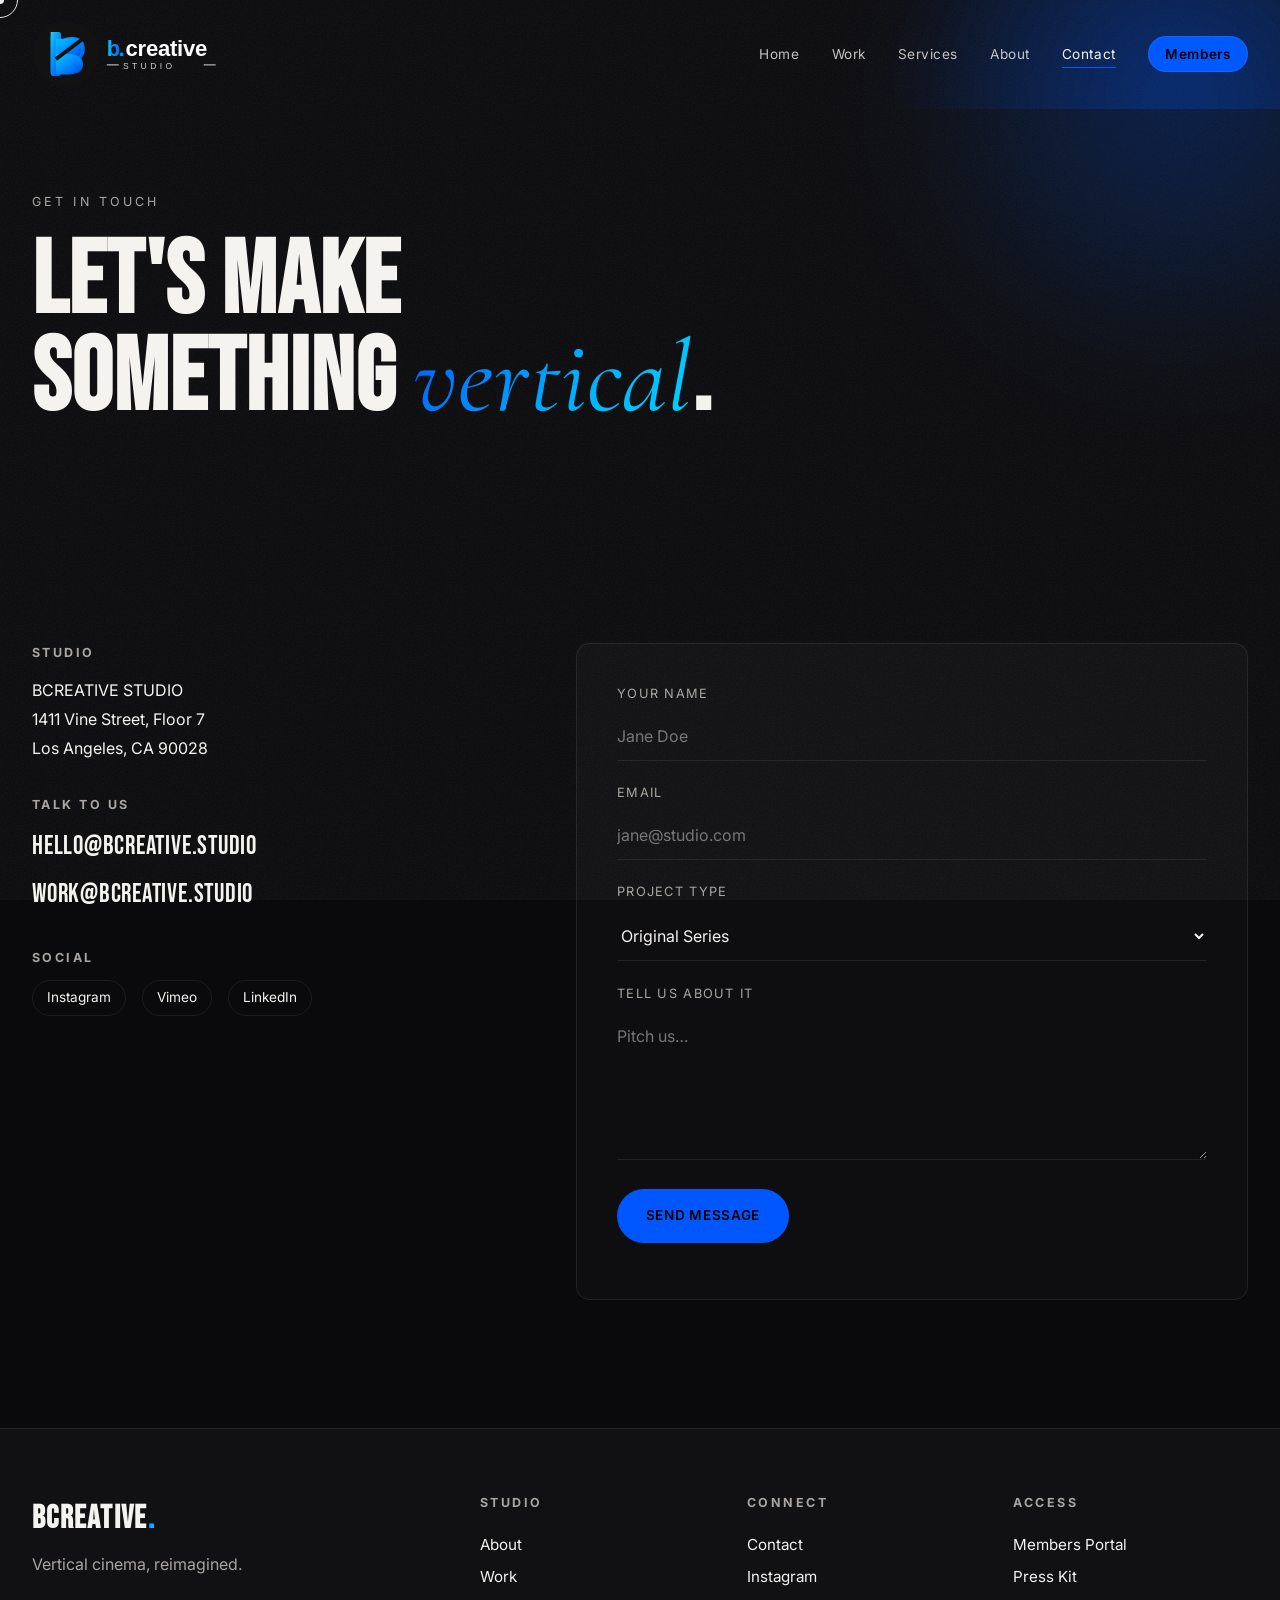
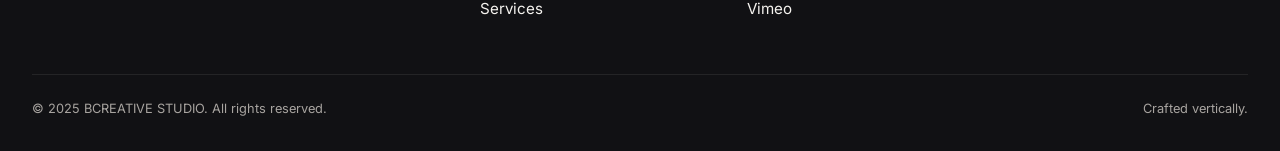
==== contact.html @ c9a803ce "Initial website upload" ====
<!DOCTYPE html>
<html lang="en">
<head>
<meta charset="UTF-8" />
<meta name="viewport" content="width=device-width, initial-scale=1.0"/>
<title>Contact — BCREATIVE STUDIO</title>
<link rel="preconnect" href="https://fonts.googleapis.com">
<link href="https://fonts.googleapis.com/css2?family=Bebas+Neue&family=Inter:wght@300;400;500;600;700&family=Cormorant+Garamond:wght@300;400;500;700&display=swap" rel="stylesheet">
<link rel="stylesheet" href="css/main.css">
<link rel="stylesheet" href="css/animations.css">
<link rel="stylesheet" href="css/responsive.css">
</head>
<body>

<div class="grain"></div>
<div class="cursor" id="cursor"></div>
<div class="cursor-follower" id="cursorFollower"></div>

<nav class="navbar" id="navbar">
  <div class="nav-container">
    <a href="index.html" class="logo"><img src="assets/logo.svg" alt="BCREATIVE STUDIO" class="logo-img"></a>
    <ul class="nav-links">
      <li><a href="index.html">Home</a></li>
      <li><a href="work.html">Work</a></li>
      <li><a href="services.html">Services</a></li>
      <li><a href="about.html">About</a></li>
      <li><a href="contact.html" class="active">Contact</a></li>
      <li><a href="members/login.html" class="nav-cta">Members</a></li>
    </ul>
    <button class="menu-toggle" id="menuToggle"><span></span><span></span><span></span></button>
  </div>
</nav>

<section class="page-hero">
  <div class="container">
    <p class="section-tag" data-reveal>GET IN TOUCH</p>
    <h1 class="page-title" data-reveal>Let's make <br>something <em>vertical</em>.</h1>
  </div>
</section>

<section class="section contact-section">
  <div class="container contact-grid">
    <div class="contact-info" data-reveal>
      <h3>Studio</h3>
      <p>BCREATIVE STUDIO<br>1411 Vine Street, Floor 7<br>Los Angeles, CA 90028</p>

      <h3>Talk to us</h3>
      <a href="mailto:hello@bcreative.studio" class="big-link">hello@bcreative.studio</a>
      <a href="mailto:work@bcreative.studio" class="big-link">work@bcreative.studio</a>

      <h3>Social</h3>
      <div class="social-links">
        <a href="#">Instagram</a>
        <a href="#">Vimeo</a>
        <a href="#">LinkedIn</a>
      </div>
    </div>

    <form class="contact-form" data-reveal id="contactForm">
      <div class="form-row">
        <label>Your name
          <input type="text" name="name" required placeholder="Jane Doe">
        </label>
      </div>
      <div class="form-row">
        <label>Email
          <input type="email" name="email" required placeholder="jane@studio.com">
        </label>
      </div>
      <div class="form-row">
        <label>Project type
          <select name="type">
            <option>Original Series</option>
            <option>Branded Content</option>
            <option>Documentary</option>
            <option>Other</option>
          </select>
        </label>
      </div>
      <div class="form-row">
        <label>Tell us about it
          <textarea name="message" rows="6" required placeholder="Pitch us…"></textarea>
        </label>
      </div>
      <button type="submit" class="btn btn-primary"><span>Send Message</span></button>
      <p class="form-status" id="formStatus"></p>
    </form>
  </div>
</section>

<footer class="footer">
  <div class="container">
    <div class="footer-top">
      <div class="footer-brand"><h3>BCREATIVE<span class="grad-text">.</span></h3><p>Vertical cinema, reimagined.</p></div>
      <div class="footer-cols">
        <div><h4>Studio</h4><a href="about.html">About</a><a href="work.html">Work</a><a href="services.html">Services</a></div>
        <div><h4>Connect</h4><a href="contact.html">Contact</a><a href="#">Instagram</a><a href="#">Vimeo</a></div>
        <div><h4>Access</h4><a href="members/login.html">Members Portal</a><a href="#">Press Kit</a></div>
      </div>
    </div>
    <div class="footer-bot"><p>© 2025 BCREATIVE STUDIO. All rights reserved.</p><p>Crafted vertically.</p></div>
  </div>
</footer>

<script src="js/main.js"></script>
<script src="js/animations.js"></script>
<script>
  document.getElementById('contactForm').addEventListener('submit', function(e){
    e.preventDefault();
    document.getElementById('formStatus').textContent = "Message sent. We'll be in touch within 48 hours.";
    this.reset();
  });
</script>
</body>
</html>
---- css/main.css ----
/* ============================================================
   BCREATIVE STUDIO — Main Styles
   Public-facing site (cinematic, bold, dynamic)
   ============================================================ */

/* ---------- Resets & Tokens ---------- */
*, *::before, *::after { box-sizing: border-box; margin: 0; padding: 0; }

:root {
  --bg: #0a0a0c;
  --bg-2: #111114;
  --ink: #f5f3ef;
  --ink-mute: #a8a4a0;
  --line: rgba(255,255,255,0.08);
  --accent: #0057ff;      /* signature electric-blue */
  --accent-2: #ffd86b;    /* warm gold */
  --accent-3: #00d4ff;    /* cyan blue */
  --grad: linear-gradient(120deg, #0057ff, #00aaff 55%, #00d4ff);
  --display: 'Bebas Neue', sans-serif;
  --body: 'Inter', system-ui, sans-serif;
  --serif: 'Cormorant Garamond', serif;
  --radius: 14px;
  --ease: cubic-bezier(.22,.61,.36,1);
}

html { scroll-behavior: smooth; }

body {
  font-family: var(--body);
  background: var(--bg);
  color: var(--ink);
  line-height: 1.6;
  overflow-x: hidden;
  -webkit-font-smoothing: antialiased;
}

a { color: inherit; text-decoration: none; }
img { max-width: 100%; display: block; }
button { font: inherit; cursor: pointer; border: 0; background: transparent; color: inherit; }

::selection { background: var(--accent); color: #000; }

/* ---------- Film grain overlay ---------- */
.grain {
  position: fixed; inset: 0; pointer-events: none; z-index: 9998;
  opacity: 0.12; mix-blend-mode: overlay;
  background-image: url("data:image/svg+xml;utf8,<svg xmlns='http://www.w3.org/2000/svg' width='200' height='200'><filter id='n'><feTurbulence type='fractalNoise' baseFrequency='0.9' numOctaves='2'/></filter><rect width='100%' height='100%' filter='url(%23n)' opacity='0.6'/></svg>");
  animation: grain 8s steps(10) infinite;
}
@keyframes grain {
  0%,100% { transform: translate(0,0); }
  10% { transform: translate(-5%, -10%); }
  30% { transform: translate(3%, -15%); }
  50% { transform: translate(12%, 9%); }
  70% { transform: translate(-9%, 4%); }
  90% { transform: translate(5%, -5%); }
}

/* ---------- Custom cursor ---------- */
.cursor, .cursor-follower {
  position: fixed; top: 0; left: 0; pointer-events: none; z-index: 9999;
  border-radius: 50%; transform: translate(-50%, -50%);
  mix-blend-mode: difference;
}
.cursor { width: 8px; height: 8px; background: var(--ink); transition: transform .15s var(--ease); }
.cursor-follower { width: 36px; height: 36px; border: 1px solid var(--ink); transition: transform .35s var(--ease); }
.cursor-hover .cursor { transform: translate(-50%,-50%) scale(2); }
.cursor-hover .cursor-follower { transform: translate(-50%,-50%) scale(1.8); }
@media (max-width: 900px) { .cursor, .cursor-follower { display: none; } }

/* ---------- Navigation ---------- */
.navbar {
  position: fixed; top: 0; left: 0; right: 0; z-index: 100;
  padding: 1.25rem 0;
  transition: background .35s var(--ease), padding .35s var(--ease), border-color .35s var(--ease);
  border-bottom: 1px solid transparent;
  backdrop-filter: blur(0);
}
.navbar.scrolled {
  background: rgba(10,10,12,0.78);
  backdrop-filter: blur(16px);
  border-bottom-color: var(--line);
  padding: 0.85rem 0;
}
.nav-container {
  max-width: 1400px; margin: 0 auto; padding: 0 2rem;
  display: flex; align-items: center; justify-content: space-between;
}
.logo {
  display: inline-flex;
  align-items: center;
  gap: 0.5rem;
  transition: transform .3s var(--ease);
}
.logo-img {
  height: 68px;
  width: auto;
  transition: transform .3s var(--ease);
}
.logo:hover .logo-img {
  transform: scale(1.08);
}
.logo-b {
  background: var(--accent); color: #000;
  display: inline-flex; align-items: center; justify-content: center;
  width: 1.6rem; height: 1.6rem; border-radius: 4px;
  font-size: 1.05rem; transform: rotate(-3deg);
  transition: transform .3s var(--ease);
}
.logo:hover .logo-b { transform: rotate(3deg) scale(1.1); }
.logo-rest { padding-left: 0.4rem; }
.logo-dot { color: var(--accent); }

.nav-links {
  display: flex; gap: 2rem; list-style: none; align-items: center;
}
.nav-links a {
  font-size: 0.85rem; letter-spacing: 0.04em; opacity: 0.78;
  position: relative; padding: 6px 0;
  transition: opacity .25s var(--ease);
}
.nav-links a:hover { opacity: 1; }
.nav-links a.active { opacity: 1; }
.nav-links a:not(.nav-cta)::after {
  content: ''; position: absolute; left: 0; right: 100%; bottom: 0;
  height: 1px; background: var(--accent); transition: right .35s var(--ease);
}
.nav-links a:not(.nav-cta):hover::after,
.nav-links a.active::after { right: 0; }

.nav-cta {
  padding: 0.55rem 1.05rem !important; border: 1px solid var(--line);
  border-radius: 999px;
  background: var(--accent); color: #000 !important; opacity: 1 !important;
  font-weight: 600;
  transition: transform .25s var(--ease), box-shadow .25s var(--ease);
}
.nav-cta:hover { transform: translateY(-2px); box-shadow: 0 8px 24px rgba(0,87,255,0.35); }

.menu-toggle { display: none; flex-direction: column; gap: 5px; }
.menu-toggle span { width: 24px; height: 2px; background: var(--ink); transition: .3s var(--ease); }
.menu-toggle.open span:nth-child(1) { transform: translateY(7px) rotate(45deg); }
.menu-toggle.open span:nth-child(2) { opacity: 0; }
.menu-toggle.open span:nth-child(3) { transform: translateY(-7px) rotate(-45deg); }

/* ---------- Container ---------- */
.container { max-width: 1400px; margin: 0 auto; padding: 0 2rem; }
.section { padding: 8rem 0; position: relative; }

/* ---------- Typography ---------- */
.section-tag {
  font-size: 0.78rem; letter-spacing: 0.25em; color: var(--ink-mute);
  margin-bottom: 1.5rem; text-transform: uppercase;
}
.section-title {
  font-family: var(--display); font-size: clamp(2.5rem, 6vw, 5.5rem);
  line-height: 0.95; letter-spacing: 0.01em;
}
.section-title em {
  font-family: var(--serif); font-style: italic; font-weight: 400;
  background: var(--grad); -webkit-background-clip: text; background-clip: text;
  -webkit-text-fill-color: transparent;
}
.section-head { margin-bottom: 4rem; }
.grad-text {
  background: var(--grad); -webkit-background-clip: text; background-clip: text;
  -webkit-text-fill-color: transparent;
}

/* ---------- Hero ---------- */
.hero {
  position: relative; min-height: 100vh; padding: 9rem 2rem 4rem;
  display: flex; flex-direction: column; justify-content: center; align-items: center;
  text-align: center; overflow: hidden;
  perspective: 1500px;
}
.hero-bg { position: absolute; inset: 0; overflow: hidden; z-index: 0; }
.hero-shape {
  position: absolute; border-radius: 50%; filter: blur(80px); opacity: 0.45;
  animation: float 18s ease-in-out infinite;
}
.shape-1 { width: 500px; height: 500px; background: var(--accent); top: -10%; left: -10%; }
.shape-2 { width: 400px; height: 400px; background: var(--accent-3); bottom: -10%; right: -5%; animation-delay: -6s; }
.shape-3 { width: 380px; height: 380px; background: var(--accent-2); top: 30%; right: 20%; animation-delay: -12s; opacity: 0.25; }
@keyframes float {
  0%,100% { transform: translate(0,0) scale(1); }
  33% { transform: translate(40px,-30px) scale(1.1); }
  66% { transform: translate(-30px,40px) scale(0.95); }
}

/* 3D Phone scene */
.phone-scene {
  position: absolute; inset: 0; pointer-events: none; z-index: 1;
  transform-style: preserve-3d;
}
.phone {
  position: absolute; width: 140px; height: 280px; border-radius: 22px;
  background: #1c1c20;
  box-shadow: 0 30px 60px -10px rgba(0,0,0,0.6), inset 0 0 0 2px rgba(255,255,255,0.05);
  transform-style: preserve-3d;
  animation: phoneFloat 7s ease-in-out infinite;
}
.phone-1 { top: 18%; left: 8%; transform: rotate(-12deg) rotateY(15deg); }
.phone-2 { top: 60%; left: 12%; transform: rotate(8deg) rotateY(-10deg); animation-delay: -2s; }
.phone-3 { top: 22%; right: 9%; transform: rotate(14deg) rotateY(-18deg); animation-delay: -4s; }
.phone-screen {
  position: absolute; inset: 8px; border-radius: 16px; overflow: hidden;
}
.phone-content {
  width: 100%; height: 100%; display: flex; align-items: flex-end;
  padding: 1rem;
}
.phone-label {
  font-family: var(--display); font-size: 0.85rem; letter-spacing: 0.18em;
  color: #fff; padding: 4px 10px; background: rgba(0,0,0,0.4);
  backdrop-filter: blur(8px); border-radius: 999px;
}
@keyframes phoneFloat {
  0%,100% { translate: 0 0; }
  50% { translate: 0 -22px; }
}
@media (max-width: 1100px) { .phone-1, .phone-3 { display: none; } .phone-2 { opacity: 0.4; } }

/* Gradients used everywhere */
.gradient-1 { background: linear-gradient(135deg, #0057ff 0%, #0033cc 100%); }
.gradient-2 { background: linear-gradient(135deg, #6ec1ff 0%, #3a4eff 100%); }
.gradient-3 { background: linear-gradient(135deg, #ffd86b 0%, #ff7a3a 100%); }
.gradient-4 { background: linear-gradient(135deg, #c46bff 0%, #4a1d92 100%); }
.gradient-5 { background: linear-gradient(135deg, #1aa37a 0%, #0a3f2b 100%); }
.gradient-6 { background: linear-gradient(135deg, #ff3a8a 0%, #5b1d8a 100%); }
.gradient-7 { background: linear-gradient(135deg, #2d2d2d 0%, #555 100%); }
.gradient-8 { background: linear-gradient(135deg, #ff9a3a 0%, #b53a0a 100%); }

.hero-content { position: relative; z-index: 2; max-width: 900px; }
.hero-tag {
  font-size: 0.8rem; letter-spacing: 0.3em; color: var(--ink-mute);
  margin-bottom: 1.8rem; text-transform: uppercase;
}
.hero-title {
  font-family: var(--display); font-size: clamp(3rem, 9vw, 8rem);
  line-height: 0.9; letter-spacing: 0.01em; margin-bottom: 2rem;
}
.title-line { display: block; }
.hero-title em {
  font-family: var(--serif); font-style: italic; font-weight: 400;
  background: var(--grad); -webkit-background-clip: text; background-clip: text;
  -webkit-text-fill-color: transparent;
}
.hero-sub {
  font-size: 1.1rem; color: var(--ink-mute); max-width: 600px;
  margin: 0 auto 2.5rem;
}
.hero-cta { display: inline-flex; gap: 1rem; flex-wrap: wrap; justify-content: center; }

/* Buttons */
.btn {
  display: inline-flex; align-items: center; gap: 0.6rem;
  padding: 1rem 1.8rem; border-radius: 999px;
  font-size: 0.85rem; font-weight: 600; letter-spacing: 0.05em;
  text-transform: uppercase; transition: transform .3s var(--ease), box-shadow .3s var(--ease);
  position: relative; overflow: hidden;
}
.btn-primary { background: var(--accent); color: #000; }
.btn-primary:hover { transform: translateY(-3px); box-shadow: 0 18px 32px -8px rgba(0,87,255,0.5); }
.btn-ghost { border: 1px solid var(--line); color: var(--ink); }
.btn-ghost:hover { border-color: var(--ink); background: var(--ink); color: var(--bg); }

/* Scroll indicator */
.scroll-indicator {
  position: absolute; bottom: 2rem; left: 50%; transform: translateX(-50%);
  font-size: 0.7rem; letter-spacing: 0.3em; color: var(--ink-mute);
  display: flex; flex-direction: column; align-items: center; gap: 0.8rem;
  z-index: 2;
}
.scroll-line {
  width: 1px; height: 40px; background: linear-gradient(to bottom, var(--ink-mute), transparent);
  position: relative; overflow: hidden;
}
.scroll-line::after {
  content: ''; position: absolute; top: -100%; left: 0; width: 100%; height: 100%;
  background: var(--accent); animation: scrollDot 2s linear infinite;
}
@keyframes scrollDot { to { top: 100%; } }

/* ---------- Marquee ---------- */
.marquee {
  border-top: 1px solid var(--line); border-bottom: 1px solid var(--line);
  padding: 1.6rem 0; overflow: hidden; background: var(--bg-2);
}
.marquee-track {
  display: flex; gap: 3rem; white-space: nowrap;
  animation: marquee 30s linear infinite;
  font-family: var(--display); font-size: 1.3rem; letter-spacing: 0.06em;
  color: var(--ink-mute);
}
@keyframes marquee { from { transform: translateX(0); } to { transform: translateX(-50%); } }

/* ---------- Split section ---------- */
.split {
  display: grid; grid-template-columns: 1fr 1fr; gap: 4rem; align-items: end;
}
.split p { color: var(--ink-mute); margin-bottom: 1rem; font-size: 1.05rem; }
.link-arrow {
  display: inline-block; margin-top: 1.5rem; font-weight: 600;
  border-bottom: 1px solid currentColor; padding-bottom: 4px;
  transition: gap .25s var(--ease), color .25s var(--ease);
}
.link-arrow:hover { color: var(--accent); }

/* ---------- Featured Work — 3D flip cards ---------- */
.work-grid {
  display: grid; grid-template-columns: repeat(4, 1fr); gap: 1.5rem;
  perspective: 1200px;
}
.work-card {
  aspect-ratio: 9/14; perspective: 1200px; cursor: pointer;
}
.work-inner {
  position: relative; width: 100%; height: 100%;
  transform-style: preserve-3d;
  transition: transform .8s var(--ease);
}
.work-card:hover .work-inner { transform: rotateY(180deg); }
.work-front, .work-back {
  position: absolute; inset: 0; backface-visibility: hidden;
  border-radius: var(--radius); padding: 1.5rem;
  display: flex; flex-direction: column; justify-content: space-between;
  overflow: hidden;
}
.work-front h3 {
  font-family: var(--display); font-size: 1.6rem; letter-spacing: 0.04em;
}
.work-front p { font-size: 0.85rem; opacity: 0.8; }
.work-num {
  font-family: var(--display); font-size: 0.9rem; letter-spacing: 0.1em;
  background: rgba(0,0,0,0.3); padding: 4px 8px; border-radius: 4px;
  align-self: flex-start; backdrop-filter: blur(8px);
}
.work-back {
  transform: rotateY(180deg);
  background: var(--bg-2); border: 1px solid var(--line);
  color: var(--ink);
}
.work-back h4 { font-family: var(--display); font-size: 1.5rem; margin-bottom: 0.8rem; }
.work-back p { color: var(--ink-mute); font-size: 0.95rem; margin-bottom: 1rem; }
.work-link { color: var(--accent); font-weight: 600; font-size: 0.85rem; }

.center-cta { text-align: center; margin-top: 3.5rem; }

/* ---------- Stats ---------- */
.stats-section { background: var(--bg-2); border-top: 1px solid var(--line); border-bottom: 1px solid var(--line); }
.stats-grid {
  display: grid; grid-template-columns: repeat(4, 1fr); gap: 2rem;
  text-align: center;
}
.stat-num {
  font-family: var(--display); font-size: clamp(3rem, 7vw, 6rem);
  line-height: 1; background: var(--grad);
  -webkit-background-clip: text; background-clip: text;
  -webkit-text-fill-color: transparent;
}
.stat p { color: var(--ink-mute); font-size: 0.9rem; letter-spacing: 0.1em; text-transform: uppercase; margin-top: 0.5rem; }

/* ---------- CTA Box ---------- */
.cta-section { padding: 6rem 0; }
.cta-box {
  text-align: center; padding: 5rem 2rem;
  border: 1px solid var(--line); border-radius: 24px;
  background: radial-gradient(circle at 30% 20%, rgba(0,87,255,0.18), transparent 60%),
              radial-gradient(circle at 70% 80%, rgba(110,193,255,0.12), transparent 60%);
  position: relative; overflow: hidden;
}
.cta-box h2 {
  font-family: var(--display); font-size: clamp(2.5rem, 6vw, 5rem);
  line-height: 1; margin-bottom: 1rem;
}
.cta-box h2 em { font-family: var(--serif); font-style: italic; background: var(--grad); -webkit-background-clip: text; background-clip: text; -webkit-text-fill-color: transparent; }
.cta-box p { color: var(--ink-mute); margin-bottom: 2.5rem; font-size: 1.05rem; }

/* ---------- Footer ---------- */
.footer { padding: 4rem 0 2rem; border-top: 1px solid var(--line); background: var(--bg-2); }
.footer-top {
  display: grid; grid-template-columns: 1fr 2fr; gap: 4rem; margin-bottom: 3rem;
}
.footer-brand h3 { font-family: var(--display); font-size: 2rem; letter-spacing: 0.04em; }
.footer-brand p { color: var(--ink-mute); margin-top: 0.5rem; }
.footer-cols { display: grid; grid-template-columns: repeat(3, 1fr); gap: 2rem; }
.footer-cols h4 {
  font-size: 0.78rem; letter-spacing: 0.2em; text-transform: uppercase;
  margin-bottom: 1rem; color: var(--ink-mute);
}
.footer-cols a {
  display: block; padding: 4px 0; font-size: 0.95rem;
  transition: color .25s var(--ease);
}
.footer-cols a:hover { color: var(--accent); }
.footer-bot {
  border-top: 1px solid var(--line); padding-top: 1.5rem;
  display: flex; justify-content: space-between; font-size: 0.8rem; color: var(--ink-mute);
}

/* ---------- Page hero (inner pages) ---------- */
.page-hero {
  padding: 12rem 0 4rem; position: relative; overflow: hidden;
}
.page-hero::before {
  content: ''; position: absolute; top: -200px; right: -200px;
  width: 600px; height: 600px; background: radial-gradient(circle, rgba(0,87,255,0.25), transparent 70%);
  filter: blur(40px);
}
.page-title {
  font-family: var(--display); font-size: clamp(3rem, 8vw, 7rem);
  line-height: 0.92; letter-spacing: 0.01em; margin-bottom: 1.5rem;
}
.page-title em {
  font-family: var(--serif); font-style: italic; font-weight: 400;
  background: var(--grad); -webkit-background-clip: text; background-clip: text;
  -webkit-text-fill-color: transparent;
}
.page-lead { font-size: 1.15rem; color: var(--ink-mute); max-width: 600px; }

/* ---------- Values (about) ---------- */
.values-grid {
  display: grid; grid-template-columns: repeat(2, 1fr); gap: 1.5rem;
}
.value-card {
  padding: 2.5rem; border: 1px solid var(--line); border-radius: var(--radius);
  background: linear-gradient(145deg, rgba(255,255,255,0.02), transparent);
  transition: transform .5s var(--ease), border-color .3s var(--ease);
  transform-style: preserve-3d;
}
.value-card:hover {
  transform: translateY(-6px) rotateX(2deg);
  border-color: rgba(0,87,255,0.3);
}
.value-num {
  font-family: var(--display); font-size: 1rem; letter-spacing: 0.18em;
  color: var(--accent); margin-bottom: 1rem;
}
.value-card h3 { font-family: var(--display); font-size: 1.6rem; margin-bottom: 0.8rem; letter-spacing: 0.03em; }
.value-card p { color: var(--ink-mute); }

/* ---------- Team ---------- */
.team-grid { display: grid; grid-template-columns: repeat(4, 1fr); gap: 1.5rem; }
.team-card {
  text-align: center;
  transition: transform .35s var(--ease);
}
.team-card:hover { transform: translateY(-6px); }
.team-img {
  aspect-ratio: 3/4; border-radius: var(--radius);
  display: flex; align-items: center; justify-content: center;
  font-family: var(--display); font-size: 4rem; color: rgba(255,255,255,0.92);
  margin-bottom: 1rem; position: relative; overflow: hidden;
}
.team-img::after {
  content: ''; position: absolute; inset: 0;
  background: linear-gradient(to top, rgba(0,0,0,0.4), transparent);
}
.team-card h3 { font-family: var(--display); font-size: 1.3rem; letter-spacing: 0.03em; }
.team-card p { color: var(--ink-mute); font-size: 0.85rem; margin-top: 0.3rem; }

/* ---------- Filter bar (work page) ---------- */
.filter-bar { padding: 2rem 0; border-top: 1px solid var(--line); border-bottom: 1px solid var(--line); }
.filters { display: flex; flex-wrap: wrap; gap: 0.6rem; }
.filter {
  padding: 0.6rem 1.2rem; border: 1px solid var(--line); border-radius: 999px;
  font-size: 0.8rem; letter-spacing: 0.05em; color: var(--ink-mute);
  transition: all .25s var(--ease);
}
.filter:hover { color: var(--ink); border-color: var(--ink); }
.filter.active { background: var(--accent); color: #000; border-color: var(--accent); }

/* ---------- Phone grid (work showcase) ---------- */
.phone-grid {
  display: grid; grid-template-columns: repeat(4, 1fr); gap: 2rem;
  perspective: 1400px;
}
.phone-item {
  cursor: pointer;
  transform-style: preserve-3d;
  transition: transform .5s var(--ease);
}
.phone-item:hover { transform: translateY(-8px) rotateY(-4deg) rotateX(3deg); }
.phone-item:hover .phone-frame { box-shadow: 0 40px 70px -15px rgba(0,0,0,0.8); }

.phone-frame {
  aspect-ratio: 9/19;
  background: #1a1a1d; border-radius: 28px;
  padding: 8px; box-shadow: 0 20px 40px -10px rgba(0,0,0,0.5), inset 0 0 0 2px rgba(255,255,255,0.04);
  transition: box-shadow .4s var(--ease);
  position: relative;
}
.phone-frame::before {
  content: ''; position: absolute; top: 12px; left: 50%; transform: translateX(-50%);
  width: 50px; height: 14px; background: #0a0a0c; border-radius: 999px; z-index: 1;
}
.phone-screen-lg {
  width: 100%; height: 100%; border-radius: 22px; overflow: hidden;
  display: flex; flex-direction: column; justify-content: space-between;
  padding: 1.5rem;
}
.phone-tag {
  font-family: var(--display); font-size: 0.75rem; letter-spacing: 0.2em;
  background: rgba(0,0,0,0.5); backdrop-filter: blur(8px);
  padding: 4px 10px; border-radius: 999px; align-self: flex-start;
}
.phone-screen-lg h3 {
  font-family: var(--display); font-size: 1.7rem; letter-spacing: 0.04em;
  margin-top: auto; line-height: 1;
}
.phone-meta { font-size: 0.75rem; letter-spacing: 0.1em; opacity: 0.85; margin-top: 0.5rem; }
.phone-info { padding: 1rem 0.3rem 0; }
.phone-info h4 { font-family: var(--display); font-size: 1.2rem; letter-spacing: 0.03em; }
.phone-info p { color: var(--ink-mute); font-size: 0.85rem; margin-top: 0.2rem; }

/* ---------- Services rows ---------- */
.service-row {
  display: grid; grid-template-columns: 80px 1fr auto; gap: 2rem; align-items: start;
  padding: 2.5rem 0; border-bottom: 1px solid var(--line);
  transition: padding .35s var(--ease);
}
.service-row:hover { padding-left: 1rem; }
.service-num {
  font-family: var(--display); font-size: 2.5rem; line-height: 1;
  background: var(--grad); -webkit-background-clip: text; background-clip: text;
  -webkit-text-fill-color: transparent;
}
.service-content h3 { font-family: var(--display); font-size: 2rem; letter-spacing: 0.03em; margin-bottom: 0.6rem; }
.service-content p { color: var(--ink-mute); max-width: 700px; }
.service-tags { display: flex; gap: 0.5rem; }
.service-tags span {
  padding: 4px 10px; border: 1px solid var(--line); border-radius: 999px;
  font-size: 0.7rem; letter-spacing: 0.1em; text-transform: uppercase;
}

/* ---------- Process ---------- */
.process-section { background: var(--bg-2); border-top: 1px solid var(--line); border-bottom: 1px solid var(--line); }
.process-grid { display: grid; grid-template-columns: repeat(4, 1fr); gap: 1.5rem; }
.process-step {
  padding: 2rem; border: 1px solid var(--line); border-radius: var(--radius);
  background: rgba(255,255,255,0.02);
  transition: transform .35s var(--ease);
}
.process-step:hover { transform: translateY(-5px); }
.step-num {
  font-family: var(--display); font-size: 3rem; line-height: 1;
  background: var(--grad); -webkit-background-clip: text; background-clip: text;
  -webkit-text-fill-color: transparent; display: block; margin-bottom: 1rem;
}
.process-step h4 { font-family: var(--display); font-size: 1.3rem; letter-spacing: 0.04em; margin-bottom: 0.5rem; }
.process-step p { color: var(--ink-mute); font-size: 0.9rem; }

/* ---------- Contact ---------- */
.contact-grid { display: grid; grid-template-columns: 1fr 1.4fr; gap: 4rem; }
.contact-info h3 {
  font-size: 0.78rem; letter-spacing: 0.2em; text-transform: uppercase;
  color: var(--ink-mute); margin-bottom: 0.8rem; margin-top: 2rem;
}
.contact-info h3:first-child { margin-top: 0; }
.contact-info p { line-height: 1.8; }
.big-link {
  display: block; font-family: var(--display); font-size: 1.6rem; letter-spacing: 0.03em;
  margin-bottom: 0.4rem; transition: color .25s var(--ease);
}
.big-link:hover { color: var(--accent); }
.social-links { display: flex; gap: 1rem; margin-top: 0.5rem; }
.social-links a {
  padding: 6px 14px; border: 1px solid var(--line); border-radius: 999px;
  font-size: 0.85rem;
}
.social-links a:hover { background: var(--accent); color: #000; border-color: var(--accent); }

.contact-form {
  padding: 2.5rem; border: 1px solid var(--line); border-radius: var(--radius);
  background: rgba(255,255,255,0.02);
}
.form-row { margin-bottom: 1.4rem; }
.form-row label {
  display: block; font-size: 0.8rem; letter-spacing: 0.1em;
  color: var(--ink-mute); text-transform: uppercase;
}
.form-row input, .form-row select, .form-row textarea {
  width: 100%; padding: 0.85rem 0; margin-top: 0.5rem;
  background: transparent; border: 0; border-bottom: 1px solid var(--line);
  color: var(--ink); font-family: var(--body); font-size: 1rem;
  transition: border-color .25s var(--ease);
  resize: vertical;
}
.form-row input:focus, .form-row select:focus, .form-row textarea:focus {
  outline: 0; border-bottom-color: var(--accent);
}
.form-row select option { background: var(--bg-2); color: var(--ink); }
.form-status { margin-top: 1rem; color: var(--accent-2); font-size: 0.9rem; }
---- css/animations.css ----
/* ============================================================
   BCREATIVE STUDIO — Animations
   ============================================================ */

/* Reveal on scroll */
[data-reveal] {
  opacity: 0;
  transform: translateY(40px);
  transition: opacity .9s var(--ease), transform .9s var(--ease);
}
[data-reveal].revealed {
  opacity: 1;
  transform: translateY(0);
}

/* Stagger child reveal */
[data-reveal-stagger] > * {
  opacity: 0;
  transform: translateY(30px);
  transition: opacity .8s var(--ease), transform .8s var(--ease);
}
[data-reveal-stagger].revealed > *:nth-child(1) { transition-delay: 0s; }
[data-reveal-stagger].revealed > *:nth-child(2) { transition-delay: .1s; }
[data-reveal-stagger].revealed > *:nth-child(3) { transition-delay: .2s; }
[data-reveal-stagger].revealed > *:nth-child(4) { transition-delay: .3s; }
[data-reveal-stagger].revealed > * { opacity: 1; transform: translateY(0); }

/* Letter-by-letter typing entrance (hero subtitle) */
@keyframes fadeUp {
  from { opacity: 0; transform: translateY(20px); }
  to { opacity: 1; transform: translateY(0); }
}

/* Pulse */
@keyframes pulse {
  0%, 100% { opacity: 0.5; }
  50% { opacity: 1; }
}

/* Glitch effect (used on hover for logo/etc) */
@keyframes glitch {
  0%, 100% { transform: translate(0); }
  20% { transform: translate(-2px, 2px); }
  40% { transform: translate(2px, -2px); }
  60% { transform: translate(-1px, -1px); }
  80% { transform: translate(1px, 1px); }
}
.glitch:hover { animation: glitch 0.3s linear infinite; }

/* Shimmer */
@keyframes shimmer {
  0% { background-position: -200% 0; }
  100% { background-position: 200% 0; }
}

/* 3D hover lift */
.lift-3d {
  transition: transform .5s var(--ease);
  transform-style: preserve-3d;
}
.lift-3d:hover {
  transform: translateY(-8px) rotateX(4deg) rotateY(-3deg);
}

/* Cursor states */
.cursor-pulse .cursor {
  animation: pulse 1.5s ease-in-out infinite;
}

/* Number counter */
.counting {
  display: inline-block;
}

/* Page transitions */
@keyframes pageIn {
  from { opacity: 0; }
  to { opacity: 1; }
}
body {
  animation: pageIn 0.6s ease forwards;
}
---- css/responsive.css ----
/* ============================================================
   BCREATIVE STUDIO — Responsive Adjustments
   Mobile-first overrides for public site
   ============================================================ */

/* Tablet */
@media (max-width: 1100px) {
  .work-grid { grid-template-columns: repeat(2, 1fr); }
  .phone-grid { grid-template-columns: repeat(3, 1fr); }
  .team-grid { grid-template-columns: repeat(2, 1fr); }
  .values-grid { grid-template-columns: 1fr; }
  .process-grid { grid-template-columns: repeat(2, 1fr); }
  .stats-grid { grid-template-columns: repeat(2, 1fr); gap: 3rem; }
  .footer-top { grid-template-columns: 1fr; gap: 2rem; }
}

/* Mobile */
@media (max-width: 768px) {

  .nav-container { padding: 0 1.2rem; }
  .nav-links {
    position: fixed; top: 70px; right: -100%;
    flex-direction: column;
    background: rgba(10,10,12,0.96); backdrop-filter: blur(20px);
    width: 80%; height: calc(100vh - 70px);
    padding: 3rem 2rem; gap: 1.5rem;
    transition: right .4s var(--ease);
    border-left: 1px solid var(--line);
  }
  .nav-links.open { right: 0; }
  .nav-links a { font-size: 1.1rem; }
  .menu-toggle { display: flex; z-index: 101; }

  .container { padding: 0 1.2rem; }
  .section { padding: 5rem 0; }

  .hero { padding: 7rem 1.2rem 3rem; min-height: 90vh; }
  .hero-title { font-size: clamp(2.5rem, 13vw, 5rem); }
  .hero-sub { font-size: 0.98rem; }
  .hero-cta { flex-direction: column; align-items: stretch; width: 100%; max-width: 280px; margin: 0 auto; }
  .btn { justify-content: center; padding: 0.95rem 1.4rem; font-size: 0.78rem; }

  .phone { width: 90px; height: 180px; }
  .phone-1, .phone-3 { display: none; }
  .phone-2 { top: 70%; left: 50%; transform: translateX(-50%) rotate(-4deg); opacity: 0.25; }

  .split { grid-template-columns: 1fr; gap: 2rem; }
  .section-title { font-size: clamp(2rem, 9vw, 3.5rem); }
  .section-head { margin-bottom: 2.5rem; }

  .work-grid { grid-template-columns: 1fr; gap: 1rem; }
  .work-card { aspect-ratio: 9/12; max-width: 360px; margin: 0 auto; width: 100%; }

  .phone-grid { grid-template-columns: repeat(2, 1fr); gap: 1.2rem; }
  .phone-screen-lg { padding: 1rem; }
  .phone-screen-lg h3 { font-size: 1.2rem; }

  .team-grid { grid-template-columns: repeat(2, 1fr); gap: 1rem; }
  .team-img { font-size: 2.5rem; }

  .stats-grid { grid-template-columns: 1fr 1fr; gap: 2.5rem; }
  .stat-num { font-size: clamp(2.5rem, 12vw, 4rem); }

  .service-row {
    grid-template-columns: 1fr; gap: 0.8rem;
    padding: 1.8rem 0;
  }
  .service-row:hover { padding-left: 0; }
  .service-num { font-size: 1.8rem; }
  .service-content h3 { font-size: 1.5rem; }
  .service-tags { justify-self: start; }

  .process-grid { grid-template-columns: 1fr; }

  .cta-box { padding: 3rem 1.5rem; }
  .cta-box h2 { font-size: clamp(2rem, 8vw, 3rem); }

  .page-hero { padding: 9rem 0 3rem; }
  .page-title { font-size: clamp(2.5rem, 11vw, 4rem); }

  .contact-grid { grid-template-columns: 1fr; gap: 2.5rem; }
  .contact-form { padding: 1.8rem 1.4rem; }
  .big-link { font-size: 1.3rem; }

  .filters { gap: 0.4rem; overflow-x: auto; flex-wrap: nowrap; padding-bottom: 0.5rem; }
  .filter { white-space: nowrap; flex-shrink: 0; font-size: 0.75rem; padding: 0.5rem 1rem; }

  .footer-cols { grid-template-columns: repeat(2, 1fr); gap: 1.5rem; }
  .footer-bot { flex-direction: column; gap: 0.5rem; text-align: center; }
}

/* Small phones */
@media (max-width: 420px) {
  .nav-links { width: 100%; }
  .stats-grid { grid-template-columns: 1fr; }
  .phone-grid { grid-template-columns: 1fr; max-width: 280px; margin: 0 auto; }
  .footer-cols { grid-template-columns: 1fr; }
}

/* Reduced motion preference */
@media (prefers-reduced-motion: reduce) {
  *, *::before, *::after {
    animation-duration: 0.01ms !important;
    animation-iteration-count: 1 !important;
    transition-duration: 0.01ms !important;
    scroll-behavior: auto !important;
  }
  .hero-shape, .orb, .phone, .marquee-track, .status-dot { animation: none !important; }
}
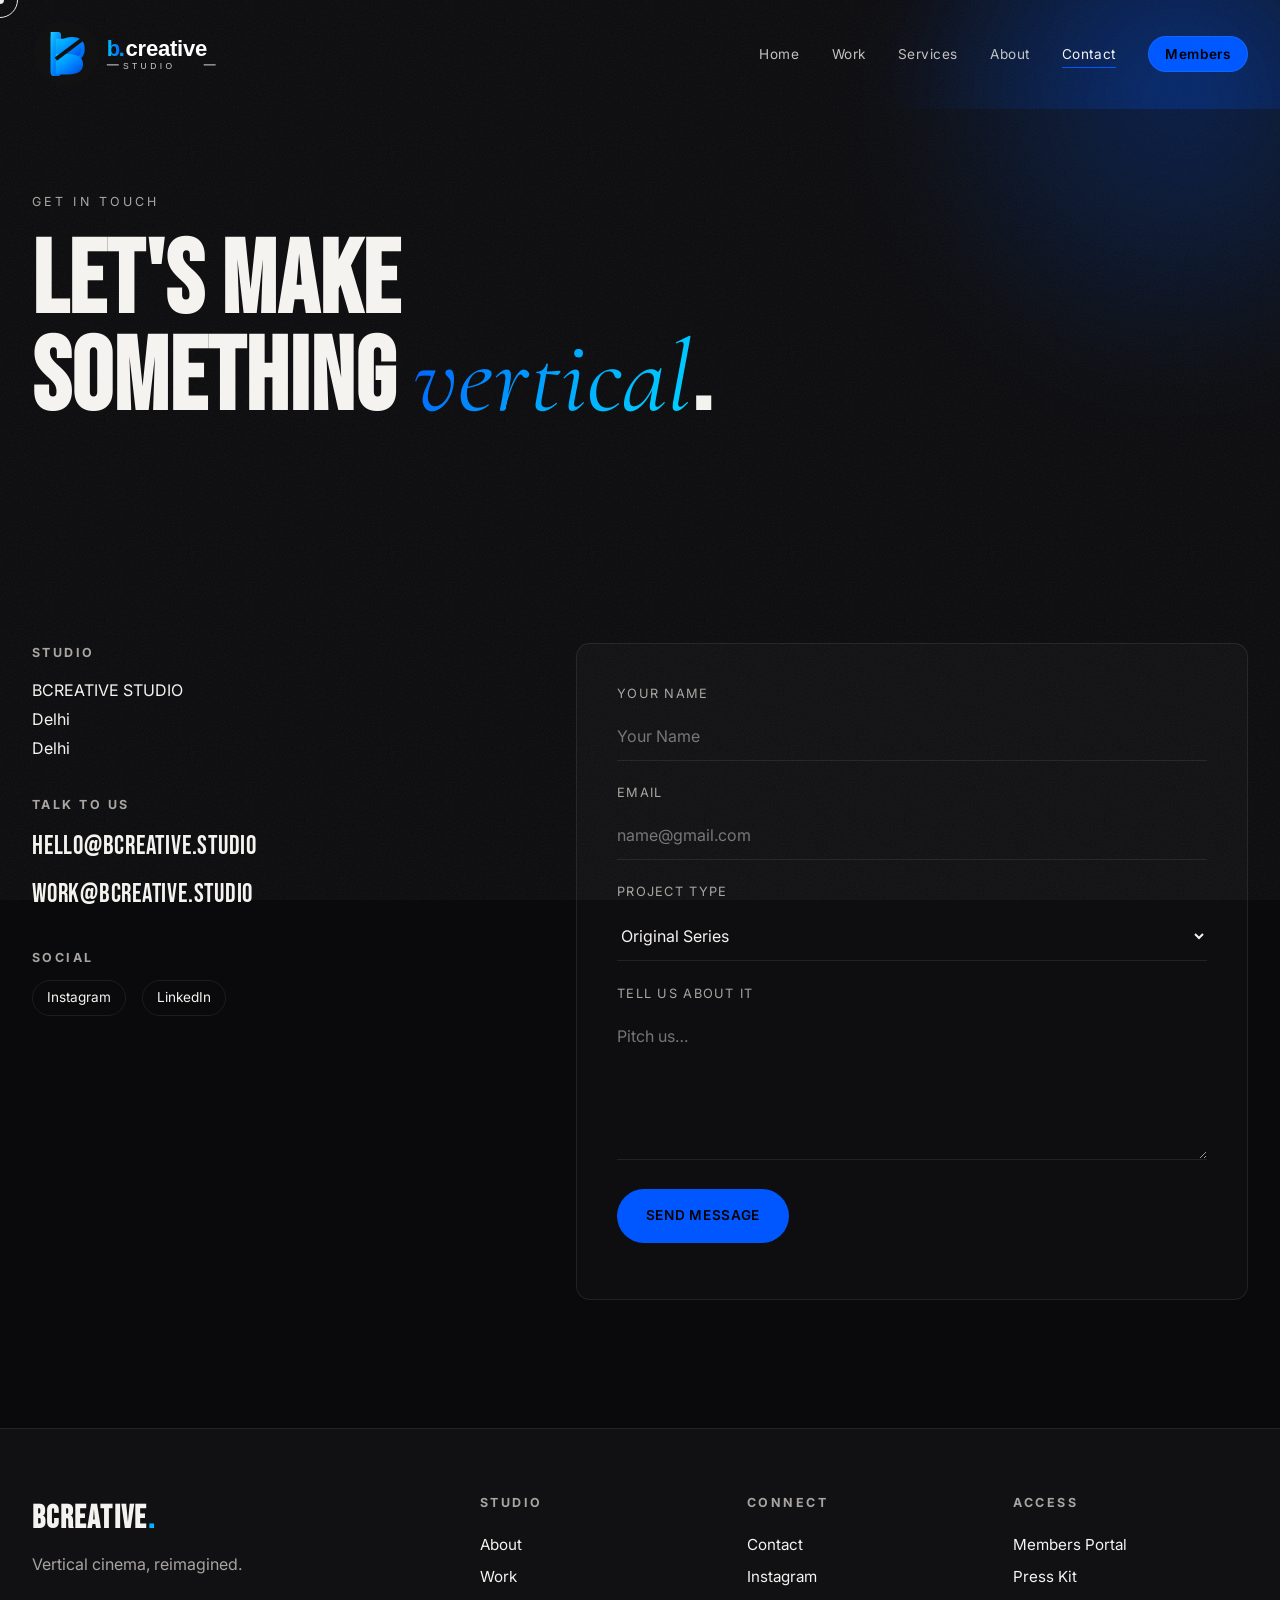
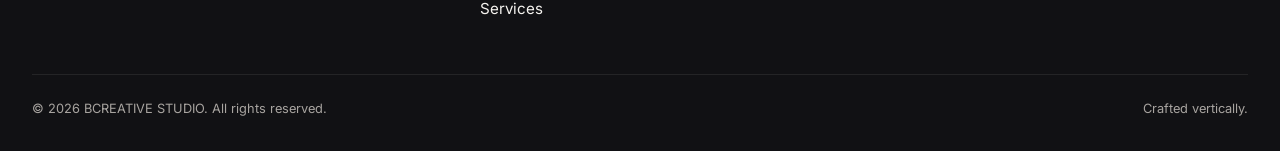
==== commit 5e2ec2e8: "Update contact information and footer year" ====
--- a/contact.html
+++ b/contact.html
@@ -42,7 +42,7 @@
   <div class="container contact-grid">
     <div class="contact-info" data-reveal>
       <h3>Studio</h3>
-      <p>BCREATIVE STUDIO<br>1411 Vine Street, Floor 7<br>Los Angeles, CA 90028</p>
+      <p>BCREATIVE STUDIO<br>Delhi<br>Delhi</p>
 
       <h3>Talk to us</h3>
       <a href="mailto:hello@bcreative.studio" class="big-link">hello@bcreative.studio</a>
@@ -51,7 +51,6 @@
       <h3>Social</h3>
       <div class="social-links">
         <a href="#">Instagram</a>
-        <a href="#">Vimeo</a>
         <a href="#">LinkedIn</a>
       </div>
     </div>
@@ -59,12 +58,12 @@
     <form class="contact-form" data-reveal id="contactForm">
       <div class="form-row">
         <label>Your name
-          <input type="text" name="name" required placeholder="Jane Doe">
+          <input type="text" name="name" required placeholder="Your Name">
         </label>
       </div>
       <div class="form-row">
         <label>Email
-          <input type="email" name="email" required placeholder="jane@studio.com">
+          <input type="email" name="email" required placeholder="name@gmail.com">
         </label>
       </div>
       <div class="form-row">
@@ -94,11 +93,11 @@
       <div class="footer-brand"><h3>BCREATIVE<span class="grad-text">.</span></h3><p>Vertical cinema, reimagined.</p></div>
       <div class="footer-cols">
         <div><h4>Studio</h4><a href="about.html">About</a><a href="work.html">Work</a><a href="services.html">Services</a></div>
-        <div><h4>Connect</h4><a href="contact.html">Contact</a><a href="#">Instagram</a><a href="#">Vimeo</a></div>
+        <div><h4>Connect</h4><a href="contact.html">Contact</a><a href="#">Instagram</a></div>
         <div><h4>Access</h4><a href="members/login.html">Members Portal</a><a href="#">Press Kit</a></div>
       </div>
     </div>
-    <div class="footer-bot"><p>© 2025 BCREATIVE STUDIO. All rights reserved.</p><p>Crafted vertically.</p></div>
+    <div class="footer-bot"><p>© 2026 BCREATIVE STUDIO. All rights reserved.</p><p>Crafted vertically.</p></div>
   </div>
 </footer>
 
@@ -112,4 +111,4 @@
   });
 </script>
 </body>
-</html>+</html>
